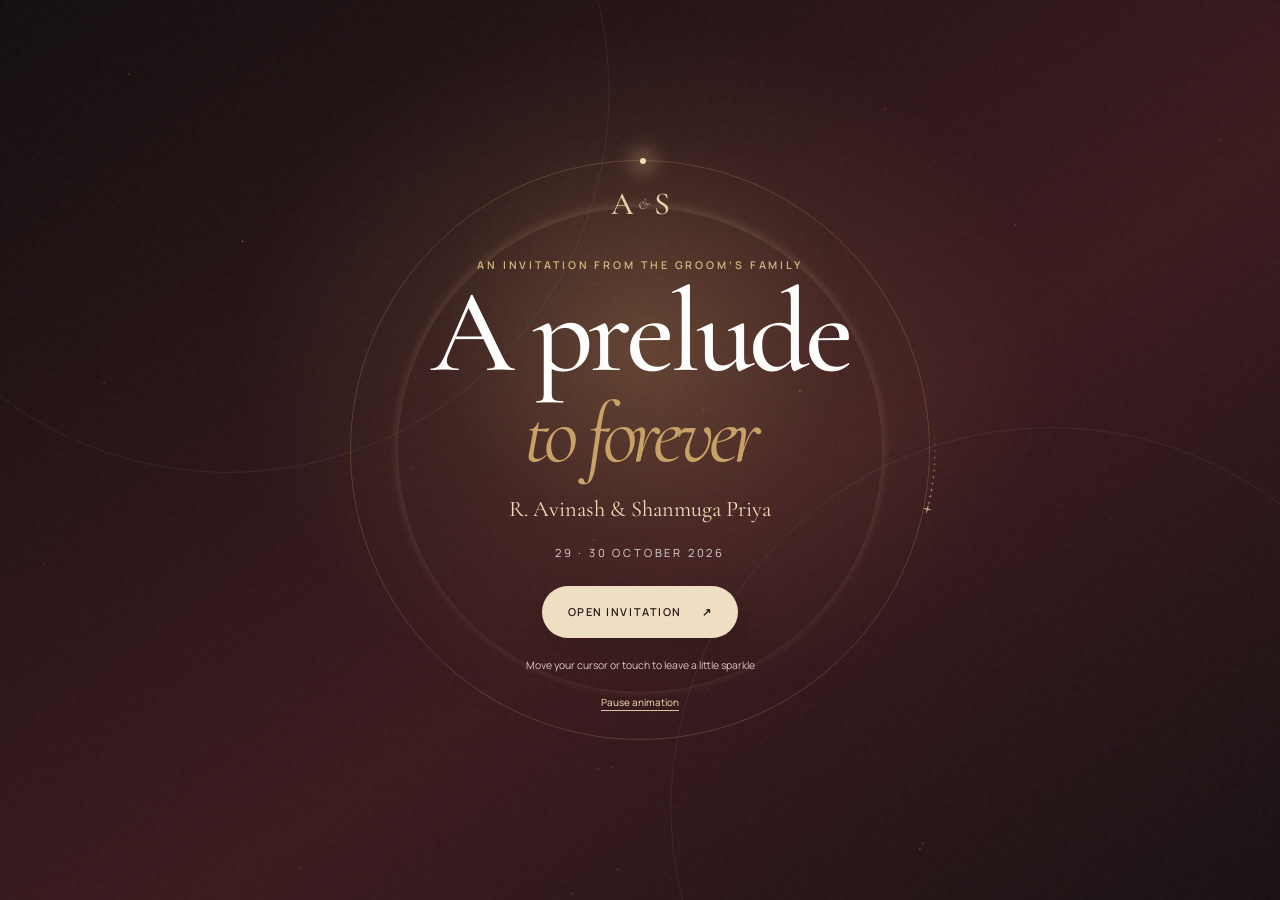
==== avinash-public/index.html @ 3da2a35c "Add public groom-side invitation route" ====
<!doctype html>
<html lang="en">
<head>
  <meta charset="utf-8">
  <meta name="viewport" content="width=device-width,initial-scale=1,viewport-fit=cover">
  <meta name="theme-color" content="#160f10">
  <title>R. Avinash &amp; Shanmuga Priya | Wedding Invitation</title>
  <meta name="description" content="The groom’s family invites you to celebrate R. Avinash and S. Shanmuga Priya · 29–30 October 2026 · Chennai.">
  <meta property="og:title" content="R. Avinash &amp; Shanmuga Priya | Wedding Invitation">
  <meta property="og:description" content="The groom’s family invites you to celebrate R. Avinash and S. Shanmuga Priya · 29–30 October 2026 · Chennai.">
  <meta property="og:type" content="website">
  <meta property="og:url" content="https://wedding-invitation-snowy-kappa.vercel.app/avinash-public/">
  <meta property="og:image" content="https://wedding-invitation-snowy-kappa.vercel.app/assets/social-preview.jpg">
  <meta property="og:image:alt" content="Shanmuga Priya and Avinash wedding invitation">
  <meta property="og:image:width" content="1200">
  <meta property="og:image:height" content="630">
  <link rel="canonical" href="https://wedding-invitation-snowy-kappa.vercel.app/avinash-public/">
  <meta name="twitter:card" content="summary_large_image">
  <link rel="preconnect" href="https://fonts.googleapis.com">
  <link rel="preconnect" href="https://fonts.gstatic.com" crossorigin>
  <link href="https://fonts.googleapis.com/css2?family=Cormorant+Garamond:ital,wght@0,400;0,500;0,600;1,400&family=Manrope:wght@300;400;500;600&display=swap" rel="stylesheet">
  <link rel="stylesheet" href="../style.css?v=public-1">
</head>
<body data-side="groom">
  <a class="skip-link" href="#celebrate">Skip to wedding details</a>
  <div class="grain" aria-hidden="true"></div>

  <section class="gate" id="gate" aria-label="Open wedding invitation" hidden>
    <div class="gate-art" aria-hidden="true">
      <div class="gate-glow"></div>
      <div class="gate-orbit"></div>
      <canvas id="openingSparkles"></canvas>
    </div>
    <div class="gate-inner">
      <div class="monogram" aria-hidden="true"><span>A</span><i>&</i><span>S</span></div>
      <p class="eyebrow">An invitation from the groom’s family</p>
      <h1>A prelude<br><em>to forever</em></h1>
      <p class="gate-names">R. Avinash &amp; Shanmuga Priya</p>
      <p class="gate-date">29 · 30 October 2026</p>
      <button class="primary-btn" id="openInvitation" type="button">Open invitation <span aria-hidden="true">↗</span></button>
      <p class="interaction-hint">Move your cursor or touch to leave a little sparkle</p>
      <button class="motion-toggle" id="motionToggle" type="button" aria-pressed="false">Pause animation</button>
    </div>
  </section>

  <nav class="chapter-nav hidden" id="chapterNav" aria-label="Invitation chapters">
    <a href="#welcome" aria-label="Welcome" class="active"></a>
    <a href="#moments" aria-label="Our moments"></a>
    <a href="#celebrate" aria-label="Wedding details"></a>
    <a href="#join-us" aria-label="Join us"></a>
  </nav>

  <main id="site">
    <section class="chapter hero" id="welcome" data-tone="dark">
      <img class="hero-photo parallax-media" src="../assets/hero-couple.webp" alt="Shanmuga Priya and Avinash sharing a quiet moment" width="2048" height="1365" fetchpriority="high">
      <div class="hero-shade" aria-hidden="true"></div>
      <div class="hero-copy reveal">
        <p class="eyebrow">An invitation from the groom’s family</p>
        <div class="title-mask"><h1 id="coupleTitle" tabindex="-1">R. Avinash</h1></div>
        <div class="hero-ampersand">&</div>
        <div class="title-mask"><h1>S. Shanmuga Priya</h1></div>
        <p class="hero-invite">With joyful hearts, our family invites you to celebrate the wedding of R. Avinash and Shanmuga Priya.</p>
        <div class="date-line"><span>29—30</span><span>October 2026</span><span>Chennai</span></div>
      </div>
      <a class="scroll-cue" href="#moments"><span></span>Scroll to unfold</a>
    </section>

    <section class="chapter album" id="moments" data-tone="light" data-monogram="A &amp; S">
      <div class="album-heading reveal">
        <p class="eyebrow">Chapter one · The celebration</p>
        <h2>Moments before<br><em>the forever.</em></h2>
        <p>A handful of glances, details and promises—held together like pages from our story.</p>
      </div>

      <div class="album-stage" aria-label="Engagement photo album">
        <figure class="photo photo-a reveal-photo">
          <img src="../assets/bride-shadow.webp" alt="Shanmuga Priya in a cinematic portrait" width="1500" height="1000" loading="lazy">
          <figcaption>In the light</figcaption>
        </figure>
        <figure class="photo photo-b reveal-photo">
          <img src="../assets/bride-smile.webp" alt="Shanmuga Priya smiling" width="1500" height="1000" loading="lazy">
        </figure>
        <figure class="photo photo-c reveal-photo">
          <img src="../assets/rings.webp" alt="The couple holding their rings" width="1500" height="1000" loading="lazy">
          <figcaption>A promise, made</figcaption>
        </figure>
        <figure class="photo photo-d reveal-photo">
          <img src="../assets/mehndi.webp" alt="Bridal mehndi and bangles" width="1500" height="1000" loading="lazy">
        </figure>
        <figure class="photo photo-e reveal-photo">
          <img src="../assets/bride-glow.webp" alt="Shanmuga Priya in warm golden light" width="1500" height="1000" loading="lazy">
        </figure>
        <div class="album-stamp reveal" aria-hidden="true"><span>Almost</span><strong>Forever</strong><span>2026</span></div>
      </div>
    </section>

    <section class="chapter celebrate" id="celebrate" data-tone="light">
      <div class="details-wrap">
        <header class="details-heading reveal">
          <p class="eyebrow">Chapter two · Save the date</p>
          <h2>Come,<br><em>celebrate with us.</em></h2>
        </header>

        <div class="event-list">
          <article class="event reveal">
            <p class="event-index">01 / Reception</p>
            <div class="event-date"><strong>29</strong><span>October<br>Thursday</span></div>
            <p><b>7:00 PM onwards</b><br>An evening of celebration, conversation and joy.</p>
          </article>
          <article class="event reveal">
            <p class="event-index">02 / Wedding & Muhurtham</p>
            <div class="event-date"><strong>30</strong><span>October<br>Friday</span></div>
            <p><b>6:00 AM – 7:30 AM</b><br>Join us for the sacred ceremony and your blessings.</p>
          </article>
        </div>

        <div class="details-footer reveal">
          <div class="venue-copy">
            <p class="eyebrow">The venue</p>
            <h3>Sri Vasudeva<br>Thirumana Maaligai</h3>
            <p>No. 965, Velachery Main Road, Mahalakshmi Nagar, Selaiyur, Chennai – 600073</p>
            <a class="text-link" href="https://maps.app.goo.gl/DNAYSwcrCTJeVB2z5" target="_blank" rel="noopener">Open in Google Maps <span>↗</span></a>
          </div>
          <div class="countdown-wrap">
            <p class="eyebrow">Until forever begins</p>
            <div class="count-grid" id="countdown" aria-label="Wedding countdown">
              <div><strong id="days">—</strong><span>Days</span></div>
              <div><strong id="hours">—</strong><span>Hours</span></div>
              <div><strong id="minutes">—</strong><span>Minutes</span></div>
              <div><strong id="seconds">—</strong><span>Seconds</span></div>
            </div>
          </div>
        </div>
      </div>
    </section>

    <section class="chapter finale" id="join-us" data-tone="dark">
      <figure class="finale-portrait">
        <img class="finale-photo" src="../assets/final-couple.webp" alt="Shanmuga Priya and Avinash together, both fully visible in the original photograph" width="1288" height="947" loading="lazy">
        <figcaption>R. Avinash &amp; Shanmuga Priya · A beautiful beginning</figcaption>
      </figure>
      <div class="finale-copy reveal">
        <p class="eyebrow">With the blessings of our parents</p>
        <div class="parents">
          <p><span>Groom’s parents</span>C. Ramesh &amp; R. Megala</p>
          <p><span>Bride’s parents</span>K. Selvam &amp; S. Tamil Selvi</p>
        </div>
        <h2>Join us as<br><em>our forever begins.</em></h2>
        <p>Come for the wedding. Stay for the memories.</p>
        <div class="actions">
          <a class="primary-btn light-btn" href="https://maps.app.goo.gl/DNAYSwcrCTJeVB2z5" target="_blank" rel="noopener">Get directions</a>
          <a class="outline-btn" href="#celebrate">Save the date</a>
        </div>
        <p class="contact-caption">We look forward to celebrating with you</p>
        <div class="signature">R. Avinash &amp; Shanmuga Priya</div>
      </div>
    </section>
  </main>

  <script src="../script.js?v=public-1"></script>
</body>
</html>
---- style.css ----
:root{
  --ink:#23191a;
  --wine:#6f2830;
  --wine-dark:#321719;
  --rose:#ba7775;
  --gold:#c8a166;
  --ivory:#f5efe5;
  --paper:#ebe0d0;
  --white:#fffaf3;
  --line:rgba(35,25,26,.15);
  --ease:cubic-bezier(.22,1,.36,1);
  --shadow:0 25px 70px rgba(32,17,19,.2);
}

*{box-sizing:border-box}
html{scroll-behavior:smooth}
body{
  margin:0;
  background:var(--ivory);
  color:var(--ink);
  font-family:Manrope,system-ui,-apple-system,BlinkMacSystemFont,"Segoe UI",sans-serif;
  overflow-x:hidden;
}
body.locked{overflow:hidden}
[hidden]{display:none!important}
a:focus-visible,button:focus-visible{outline:2px solid var(--gold);outline-offset:5px}
.skip-link{position:fixed;left:12px;top:12px;z-index:110;padding:12px 18px;background:var(--ivory);color:var(--ink);transform:translateY(-160%)}
.skip-link:focus{transform:none}
body::selection{background:var(--wine);color:#fff}
a{color:inherit}
button,a{-webkit-tap-highlight-color:transparent}
img{display:block;max-width:100%}
h1,h2,h3,p,figure{margin:0}
h1,h2,h3,.signature{font-family:"Cormorant Garamond",Georgia,serif}
em{font-weight:400;color:var(--gold)}

.grain{
  position:fixed;
  inset:0;
  z-index:100;
  pointer-events:none;
  opacity:.045;
  background-image:url("data:image/svg+xml,%3Csvg viewBox='0 0 180 180' xmlns='http://www.w3.org/2000/svg'%3E%3Cfilter id='n'%3E%3CfeTurbulence type='fractalNoise' baseFrequency='.88' numOctaves='3' stitchTiles='stitchTiles'/%3E%3C/filter%3E%3Crect width='100%25' height='100%25' filter='url(%23n)' opacity='.75'/%3E%3C/svg%3E");
}
.hidden{display:none!important}
.site-hidden{visibility:hidden;height:0;overflow:hidden}
.site-visible{visibility:visible;height:auto;overflow:visible}
.chapter{position:relative;min-height:100svh;overflow:hidden}
.eyebrow{
  color:var(--wine);
  font-size:.67rem;
  font-weight:600;
  letter-spacing:.27em;
  line-height:1.5;
  text-transform:uppercase;
}

/* Opening cover */
.gate{
  position:fixed;
  inset:0;
  z-index:90;
  display:grid;
  place-items:center;
  padding:32px max(22px,env(safe-area-inset-right)) max(24px,env(safe-area-inset-bottom));
  overflow-x:hidden;
  overflow-y:auto;
  color:#fff;
  text-align:center;
  background:
    radial-gradient(circle at 50% 37%,rgba(200,161,102,.17),transparent 24%),
    linear-gradient(145deg,#120d0e,#3b191d 58%,#171012);
  transition:opacity .9s var(--ease),visibility .9s;
}
.gate-art{position:fixed;inset:0;overflow:hidden;pointer-events:none;display:grid;place-items:center}
.gate-art::before,.gate-art::after{
  content:"";
  position:absolute;
  width:min(74vw,760px);
  aspect-ratio:1;
  border:1px solid rgba(255,255,255,.065);
  border-radius:50%;
}
.gate-art::before{transform:translate(-54%,-47%)}
.gate-art::after{transform:translate(54%,47%)}
.gate.hide{opacity:0;visibility:hidden}
.gate-inner{position:relative;z-index:2;max-width:100%;margin:auto}
.gate-glow{position:absolute;inset:0;pointer-events:none;background:radial-gradient(ellipse at var(--glow-x,50%) var(--glow-y,40%),rgba(230,183,112,.16),transparent 45%)}
#openingSparkles{position:absolute;inset:0;width:100%;height:100%;pointer-events:none;z-index:3}
.gate-names{color:#f3ddba;margin-top:24px;font:400 clamp(1rem,3.4vw,1.4rem)/1.4 "Cormorant Garamond",serif}
.interaction-hint{margin:19px auto 0;max-width:280px;color:#d8c8c5;font-size:.65rem;line-height:1.65}
.motion-toggle{margin-top:6px;min-height:44px;border:0;background:none;color:#dbc69e;font:500 .62rem Manrope,sans-serif;text-decoration:underline;text-underline-offset:4px;cursor:pointer}
.gate-orbit{
  position:absolute;
  width:min(80vw,580px);
  aspect-ratio:1;
  border:1px solid rgba(200,161,102,.25);
  border-radius:50%;
  animation:orbit 18s linear infinite;
}
.gate-orbit::before,.gate-orbit::after{content:"";position:absolute;border:1px solid rgba(200,161,102,.12);border-radius:50%}
.gate-orbit::before{inset:8%;box-shadow:0 -2px 10px rgba(242,214,167,.18)}
.gate-orbit::after{width:6px;height:6px;top:-3px;left:50%;background:#f4ddae;border:0;box-shadow:0 0 20px 6px rgba(241,210,153,.55)}
.monogram{display:flex;align-items:center;justify-content:center;gap:4px;margin:0 auto 34px;color:#ead2aa;font:500 2rem "Cormorant Garamond",serif}
.monogram i{font-size:1rem;font-weight:400;color:rgba(255,255,255,.55)}
.gate .eyebrow{color:#d6b57d;margin-bottom:14px}
.gate h1{font-size:clamp(3.5rem,10vw,7.4rem);font-weight:500;line-height:.77;letter-spacing:-.045em}
.gate h1 em{display:inline-block;font-size:.72em}
.gate-date{margin:20px 0 26px;color:rgba(255,255,255,.8);font-size:.7rem;letter-spacing:.25em;text-transform:uppercase}
.primary-btn,.outline-btn{
  min-height:52px;
  display:inline-flex;
  align-items:center;
  justify-content:center;
  gap:20px;
  padding:0 26px;
  border-radius:999px;
  font:600 .68rem Manrope,sans-serif;
  letter-spacing:.14em;
  text-decoration:none;
  text-transform:uppercase;
  cursor:pointer;
  transition:transform .3s var(--ease),background .3s,color .3s;
}
.primary-btn{border:0;background:#f0dfc3;color:#281719;box-shadow:0 14px 40px rgba(0,0,0,.2)}
.primary-btn:hover,.outline-btn:hover{transform:translateY(-3px)}

/* Chapter marker */
.chapter-nav{
  position:fixed;
  right:max(16px,calc(env(safe-area-inset-right) + 12px));
  top:50%;
  z-index:45;
  display:flex;
  flex-direction:column;
  gap:13px;
  transform:translateY(-50%);
}
.chapter-nav a{width:5px;height:5px;border-radius:50%;background:rgba(255,255,255,.48);box-shadow:0 0 0 1px rgba(0,0,0,.16);transition:.35s var(--ease)}
.chapter-nav a.active{height:30px;border-radius:9px;background:var(--gold)}
.chapter-nav.on-light a{background:rgba(111,40,48,.3);box-shadow:none}
.chapter-nav.on-light a.active{background:var(--wine)}

/* Hero */
.hero{display:grid;place-items:center;min-height:100svh;color:#fff;text-align:center}
.hero-photo{position:absolute;inset:-5%;max-width:none;width:110%;height:110%;object-fit:cover;will-change:transform}
.hero-photo{object-position:center 47%}
.hero-shade{
  position:absolute;
  inset:0;
  background:
    radial-gradient(circle at center,transparent 4%,rgba(18,10,12,.16) 44%,rgba(18,10,12,.6) 100%),
    linear-gradient(180deg,rgba(15,9,10,.28),rgba(15,9,10,.1) 48%,rgba(15,9,10,.7));
}
.hero-copy{position:relative;z-index:2;width:min(1050px,92vw);padding:90px 20px 110px}
.hero .eyebrow{color:#e3c693;margin-bottom:29px}
.title-mask{overflow:hidden;padding:.12em 0}
.hero h1{font-size:clamp(3.1rem,9.4vw,8.5rem);font-weight:500;letter-spacing:-.055em;line-height:1.04;text-shadow:0 4px 32px rgba(0,0,0,.22)}
.hero h1 small{display:block;margin-top:1.4em;font:500 .12em Manrope,sans-serif;letter-spacing:.28em;text-transform:uppercase}
.hero-ampersand{margin:19px 0;color:#e6c996;font:italic 2.8rem "Cormorant Garamond",serif}
.hero-invite{max-width:490px;margin:32px auto 27px;color:rgba(255,255,255,.78);font:400 clamp(1rem,2vw,1.22rem)/1.7 "Cormorant Garamond",serif;letter-spacing:.035em}
.date-line{display:flex;justify-content:center;gap:0;border:1px solid rgba(255,255,255,.3);width:max-content;max-width:100%;margin:auto;border-radius:999px;backdrop-filter:blur(12px);background:rgba(20,12,13,.12)}
.date-line span{padding:12px 18px;font-size:.63rem;letter-spacing:.13em;text-transform:uppercase}
.date-line span+span{border-left:1px solid rgba(255,255,255,.23)}
.scroll-cue{position:absolute;z-index:3;bottom:24px;left:50%;display:flex;flex-direction:column;align-items:center;gap:8px;transform:translateX(-50%);color:rgba(255,255,255,.65);font-size:.56rem;letter-spacing:.2em;text-decoration:none;text-transform:uppercase}
.scroll-cue span{width:1px;height:28px;background:linear-gradient(transparent,#fff);animation:scrollline 1.7s ease-in-out infinite}

/* Editorial album */
.album{padding:105px 5vw 80px;background:linear-gradient(135deg,#f8f2e9,#e8dac8)}
.album::before{content:attr(data-monogram);position:absolute;top:15%;right:-.04em;color:rgba(111,40,48,.045);font:500 clamp(9rem,29vw,28rem)/.7 "Cormorant Garamond",serif;white-space:nowrap}
.album-heading{position:relative;z-index:4;max-width:720px;margin:0 auto;text-align:center}
.album-heading .eyebrow{margin-bottom:17px}
.album-heading h2,.details-heading h2,.finale h2{font-size:clamp(3.2rem,8.4vw,7.6rem);font-weight:500;letter-spacing:-.055em;line-height:.78}
.album-heading>p:last-child{max-width:520px;margin:25px auto 0;color:#6c5954;font:400 1.18rem/1.6 "Cormorant Garamond",serif}
.album-stage{position:relative;width:min(1180px,100%);height:830px;margin:35px auto 0}
.photo{position:absolute;overflow:hidden;background:#d7c5af;box-shadow:var(--shadow);transform-origin:center}
.photo::after{content:"";position:absolute;inset:0;box-shadow:inset 0 0 0 1px rgba(255,255,255,.22)}
.photo img{width:100%;height:100%;object-fit:cover;transition:transform 1.1s var(--ease)}
.photo:hover img{transform:scale(1.045)}
.photo figcaption{position:absolute;z-index:2;left:14px;bottom:13px;padding:6px 10px;color:#fff;background:rgba(27,15,16,.36);backdrop-filter:blur(9px);font:italic 1.05rem "Cormorant Garamond",serif}
.photo-a{left:0;top:60px;width:38%;height:360px;transform:rotate(-2.5deg)}
.photo-b{left:34%;top:3px;width:25%;height:330px;transform:rotate(1.8deg)}
.photo-c{right:0;top:100px;width:36%;height:330px;transform:rotate(2.6deg)}
.photo-d{left:11%;bottom:25px;width:32%;height:340px;transform:rotate(1.4deg)}
.photo-e{right:11%;bottom:4px;width:39%;height:390px;transform:rotate(-2.2deg)}
.album-stamp{position:absolute;z-index:5;left:50%;top:49%;width:162px;aspect-ratio:1;display:flex;flex-direction:column;align-items:center;justify-content:center;border:1px solid var(--wine);border-radius:50%;transform:translate(-50%,-50%) rotate(-8deg);color:var(--wine);background:rgba(244,236,225,.9);box-shadow:0 14px 40px rgba(57,28,31,.13);text-transform:uppercase}
.album-stamp::before{content:"";position:absolute;inset:7px;border:1px solid rgba(111,40,48,.42);border-radius:50%}
.album-stamp span{font-size:.51rem;letter-spacing:.24em}
.album-stamp strong{font:italic 1.75rem "Cormorant Garamond",serif;text-transform:none}

/* Combined details */
.celebrate{padding:105px 5vw 85px;background:#f7f1e8}
.details-wrap{width:min(1180px,100%);margin:auto}
.details-heading{margin-bottom:55px}
.details-heading h2 em{color:var(--wine)}
.details-heading .eyebrow{margin-bottom:18px}
.event-list{display:grid;grid-template-columns:repeat(2,1fr);border-top:1px solid var(--line);border-bottom:1px solid var(--line)}
.event{position:relative;display:grid;grid-template-columns:1fr auto;gap:18px;padding:36px 42px 39px 0}
.event+.event{padding-left:42px;border-left:1px solid var(--line)}
.event-index{grid-column:1/-1;color:var(--wine);font-size:.62rem;font-weight:600;letter-spacing:.17em;text-transform:uppercase}
.event-date{display:flex;align-items:center;gap:17px}
.event-date strong{font:500 clamp(4.6rem,8vw,7.5rem)/.7 "Cormorant Garamond",serif;color:var(--gold)}
.event-date span{font-size:.61rem;line-height:1.7;letter-spacing:.16em;text-transform:uppercase}
.event>p:last-child{align-self:end;max-width:265px;color:#71605b;font:400 1rem/1.75 "Cormorant Garamond",serif}
.event b{color:var(--ink);font-family:Manrope,sans-serif;font-size:.66rem;letter-spacing:.05em}
.details-footer{display:grid;grid-template-columns:minmax(0,1fr) minmax(0,1.15fr);gap:clamp(28px,5vw,70px);margin-top:55px;padding:clamp(28px,4vw,56px);background:var(--wine-dark);color:#fff;border-radius:4px;box-shadow:var(--shadow)}
.details-footer .eyebrow{color:#dcbf8f;margin-bottom:14px}
.venue-copy h3{font-size:clamp(2.3rem,4.6vw,4rem);font-weight:500;line-height:.87}
.venue-copy>p:not(.eyebrow){max-width:450px;margin:20px 0;color:rgba(255,255,255,.65);font-size:.76rem;line-height:1.8}
.text-link{display:inline-flex;gap:14px;border-bottom:1px solid rgba(255,255,255,.35);padding-bottom:6px;color:#fff;font-size:.66rem;font-weight:600;letter-spacing:.12em;text-decoration:none;text-transform:uppercase}
.countdown-wrap{display:flex;flex-direction:column;justify-content:center}
.count-grid{display:grid;grid-template-columns:repeat(4,1fr);margin-top:14px;border-top:1px solid rgba(255,255,255,.18);border-bottom:1px solid rgba(255,255,255,.18)}
.count-grid>div{padding:20px 4px;text-align:center}
.count-grid>div+div{border-left:1px solid rgba(255,255,255,.18)}
.count-grid strong{display:block;font:400 clamp(2.7rem,5.7vw,5rem)/1 "Cormorant Garamond",serif;color:#f0d7ae}
.count-grid span{font-size:.49rem;letter-spacing:.15em;text-transform:uppercase;color:rgba(255,255,255,.54)}

/* Closing chapter */
.finale{display:grid;grid-template-columns:minmax(0,1fr) minmax(0,1fr);align-items:center;gap:clamp(28px,5vw,78px);padding:80px max(28px,5vw);color:#fff;text-align:center;background:radial-gradient(ellipse at 15% 25%,#52292b,transparent 65%),#1b1013}
.finale-portrait{width:100%;max-width:760px;justify-self:center;min-width:0;border:1px solid rgba(224,190,138,.45);padding:10px;background:rgba(245,232,210,.05);box-shadow:0 24px 80px rgba(0,0,0,.23)}
.finale-photo{position:static;display:block;width:100%;height:auto;max-width:100%;object-fit:contain;object-position:center;transform:none}
.finale-portrait figcaption{padding:14px 5px 5px;color:#e9d2aa;font:italic clamp(.85rem,1.4vw,1.15rem)/1.4 "Cormorant Garamond",serif}
.finale-copy{position:relative;z-index:2;width:100%;max-width:640px;min-width:0;justify-self:center}
.finale .eyebrow{color:#e5c995;margin-bottom:12px}
.parents{display:grid;gap:10px;margin-bottom:27px;color:#f1e4d8;font:400 1.1rem/1.4 "Cormorant Garamond",serif}
.parents span{display:block;margin-bottom:3px;color:#d5b581;font:500 .55rem/1.4 Manrope,sans-serif;letter-spacing:.16em;text-transform:uppercase}
.finale h2{font-size:clamp(2.5rem,4.7vw,5.2rem);line-height:.98;text-shadow:0 5px 30px rgba(0,0,0,.25)}
.finale h2 em{color:#f2d7a9}
.finale-copy>p:not(.eyebrow):not(.contact-line):not(.contact-caption){margin-top:20px;color:#e5d8d1;font:400 1.1rem/1.4 "Cormorant Garamond",serif}
.actions{display:flex;flex-wrap:wrap;justify-content:center;gap:11px;margin-top:24px}
.light-btn{background:#f2dfbf;color:#281719}
.outline-btn{border:1px solid rgba(255,255,255,.55);color:#fff}
.contact-caption{margin-top:24px;color:#d5b581;font-size:.6rem;letter-spacing:.12em;text-transform:uppercase}
.contact-line{display:flex;flex-wrap:wrap;align-items:center;justify-content:center;gap:4px 12px;margin-top:4px;color:#f1e5d9;font-size:.8rem;letter-spacing:.05em}
.contact-line a{display:inline-flex;align-items:center;min-height:44px;text-decoration:none}
.signature{margin-top:24px;color:#f0d6aa;font-size:clamp(1.8rem,3.2vw,2.7rem);font-style:italic;line-height:1.1}

/* Motion */
.js .reveal{opacity:0;transform:translateY(35px);transition:opacity 1s var(--ease),transform 1s var(--ease)}
.js .reveal.in{opacity:1;transform:none}
.js .reveal-photo{opacity:0;translate:0 50px;scale:.94;transition:opacity 1s var(--ease),translate 1.2s var(--ease),scale 1.2s var(--ease)}
.reveal-photo:nth-child(2){transition-delay:.09s}.reveal-photo:nth-child(3){transition-delay:.18s}.reveal-photo:nth-child(4){transition-delay:.27s}.reveal-photo:nth-child(5){transition-delay:.36s}
.js .reveal-photo.in{opacity:1;translate:0 0;scale:1}
.js .hero .title-mask h1{transform:translateY(110%);transition:transform 1.15s var(--ease)}
.js .hero .in .title-mask h1{transform:none}
.hero .title-mask:last-of-type h1{transition-delay:.12s}

@keyframes orbit{to{rotate:360deg}}
@keyframes scrollline{0%,100%{opacity:.25;transform:scaleY(.45);transform-origin:top}50%{opacity:1;transform:scaleY(1)}}

@media(max-width:820px){
  .chapter-nav{right:10px}
  .album{padding:82px 16px 58px}
  .album-heading h2,.details-heading h2,.finale h2{font-size:clamp(3.1rem,15vw,5.4rem)}
  .album-stage{height:min(64svh,590px);min-height:500px;margin-top:28px;display:grid;grid-template-columns:repeat(6,1fr);grid-template-rows:repeat(8,1fr);gap:7px}
  .photo{position:relative!important;inset:auto!important;width:auto!important;height:auto!important;transform:none!important;box-shadow:0 10px 28px rgba(32,17,19,.16)}
  .photo-a{grid-column:1/4;grid-row:1/5}.photo-b{grid-column:4/7;grid-row:1/4}.photo-c{grid-column:3/7;grid-row:4/7}.photo-d{grid-column:1/3;grid-row:5/9}.photo-e{grid-column:3/7;grid-row:7/9}
  .photo figcaption{left:7px;bottom:7px;padding:4px 7px;font-size:.8rem}
  .album-stamp{width:116px;left:35%;top:52%}.album-stamp strong{font-size:1.28rem}
  .celebrate{padding:82px 20px 66px}
  .event-list{grid-template-columns:1fr}
  .event{grid-template-columns:1fr 1fr;padding:27px 0}
  .event+.event{padding-left:0;border-left:0;border-top:1px solid var(--line)}
  .event-date strong{font-size:4.8rem}
  .details-footer{grid-template-columns:1fr;gap:38px;margin-top:38px;padding:34px 24px}
  .count-grid strong{font-size:clamp(2.2rem,12vw,3.5rem)}
  .finale{min-height:0;grid-template-columns:1fr;gap:32px;padding:40px max(18px,env(safe-area-inset-right)) max(40px,env(safe-area-inset-bottom)) max(18px,env(safe-area-inset-left))}
  .finale-portrait{max-width:610px;padding:6px}
  .finale h2{font-size:clamp(2.4rem,10vw,4.7rem);line-height:.98}
}

@media(max-width:540px){
  .gate h1{font-size:clamp(3.4rem,18vw,5.2rem)}
  .gate-orbit{width:126vw}
  .hero-copy{padding:88px 12px 96px}
  .hero h1{font-size:clamp(2.4rem,12vw,4.4rem);line-height:1.05}
  .hero-photo{object-position:center 48%}
  .hero-invite{max-width:300px;font-size:1.06rem}
  .date-line span{padding:10px 11px;font-size:.5rem}
  .album-heading>p:last-child{font-size:1.04rem}
  .event{display:block}
  .event-index{margin-bottom:19px}
  .event-date{margin-bottom:18px}
  .event>p:last-child{max-width:none}
  .details-footer{margin-inline:-4px}
  .venue-copy h3{font-size:2.65rem}
  .actions{flex-direction:column;align-items:stretch;max-width:280px;margin-inline:auto}
  .parents{max-width:100%;margin-inline:auto;margin-bottom:24px}
  .signature{margin-top:20px}
}

@media(max-height:650px){
  .gate{padding-block:20px;place-items:start center}
  .monogram{margin-bottom:16px;font-size:1.6rem}
  .gate h1{font-size:clamp(2.5rem,10vh,4rem)}
  .gate-names{margin-top:14px}
  .gate-date{margin:12px 0 18px}
  .interaction-hint{margin-top:12px}
}
.motion-paused *, .motion-paused *::before, .motion-paused *::after{animation-play-state:paused!important;transition:none!important}
.motion-paused .reveal,.motion-paused .reveal-photo{opacity:1!important;transform:none!important;translate:0 0!important;scale:1!important}
.motion-paused .hero .title-mask h1{transform:none!important}
.motion-paused .interaction-hint{visibility:hidden}

@media(prefers-reduced-motion:reduce){
  html{scroll-behavior:auto}
  *,*::before,*::after{animation:none!important;transition:none!important}
  .reveal,.reveal-photo{opacity:1!important;transform:none!important;translate:0 0!important;scale:1!important}
  .hero .title-mask h1{transform:none!important}
  #openingSparkles{display:none}
  .interaction-hint{visibility:hidden}
}


/* RSVP */
.rsvp-panel{margin-top:clamp(2rem,5vw,4rem);padding:clamp(1.25rem,3vw,2rem);border:1px solid rgba(255,255,255,.18);border-radius:28px;background:rgba(255,255,255,.06);backdrop-filter:blur(14px)}
.rsvp-heading{max-width:760px;margin-bottom:1.5rem}.rsvp-heading h3{font-family:"Cormorant Garamond",serif;font-size:clamp(2.2rem,5vw,4rem);font-weight:500;line-height:.95;margin:.2rem 0 .75rem}.rsvp-heading p:last-child{max-width:650px;color:rgba(255,255,255,.74)}
.rsvp-form{display:grid;gap:1rem}.rsvp-grid{display:grid;grid-template-columns:repeat(2,minmax(0,1fr));gap:1rem}.rsvp-form label{display:grid;gap:.45rem;font-size:.78rem;letter-spacing:.06em;text-transform:uppercase;color:rgba(255,255,255,.72)}
.rsvp-form input,.rsvp-form select,.rsvp-form textarea{width:100%;border:1px solid rgba(255,255,255,.18);border-radius:14px;background:rgba(15,10,10,.52);color:#fff;padding:.9rem 1rem;font:inherit;font-size:.95rem;letter-spacing:0;text-transform:none;outline:none}
.rsvp-form input:focus,.rsvp-form select:focus,.rsvp-form textarea:focus{border-color:rgba(246,223,179,.75);box-shadow:0 0 0 3px rgba(246,223,179,.10)}
.rsvp-form select option{color:#111}.rsvp-message{grid-column:1/-1}.rsvp-consent{display:flex!important;grid-template-columns:auto 1fr!important;align-items:flex-start;gap:.65rem!important;text-transform:none!important;letter-spacing:0!important;line-height:1.5}.rsvp-consent input{width:18px;height:18px;margin-top:.15rem;padding:0}
.rsvp-status{min-height:1.4em;margin:0;color:#f6dfb3}.rsvp-status.error{color:#ffb7b7}.rsvp-status.success{color:#c9f7d5}.hp-field{position:absolute!important;left:-10000px!important;width:1px!important;height:1px!important;overflow:hidden!important}
.rsvp-form button[disabled]{opacity:.6;cursor:wait}
@media (max-width:720px){.rsvp-grid{grid-template-columns:1fr}.rsvp-message{grid-column:auto}.rsvp-panel{border-radius:20px}}
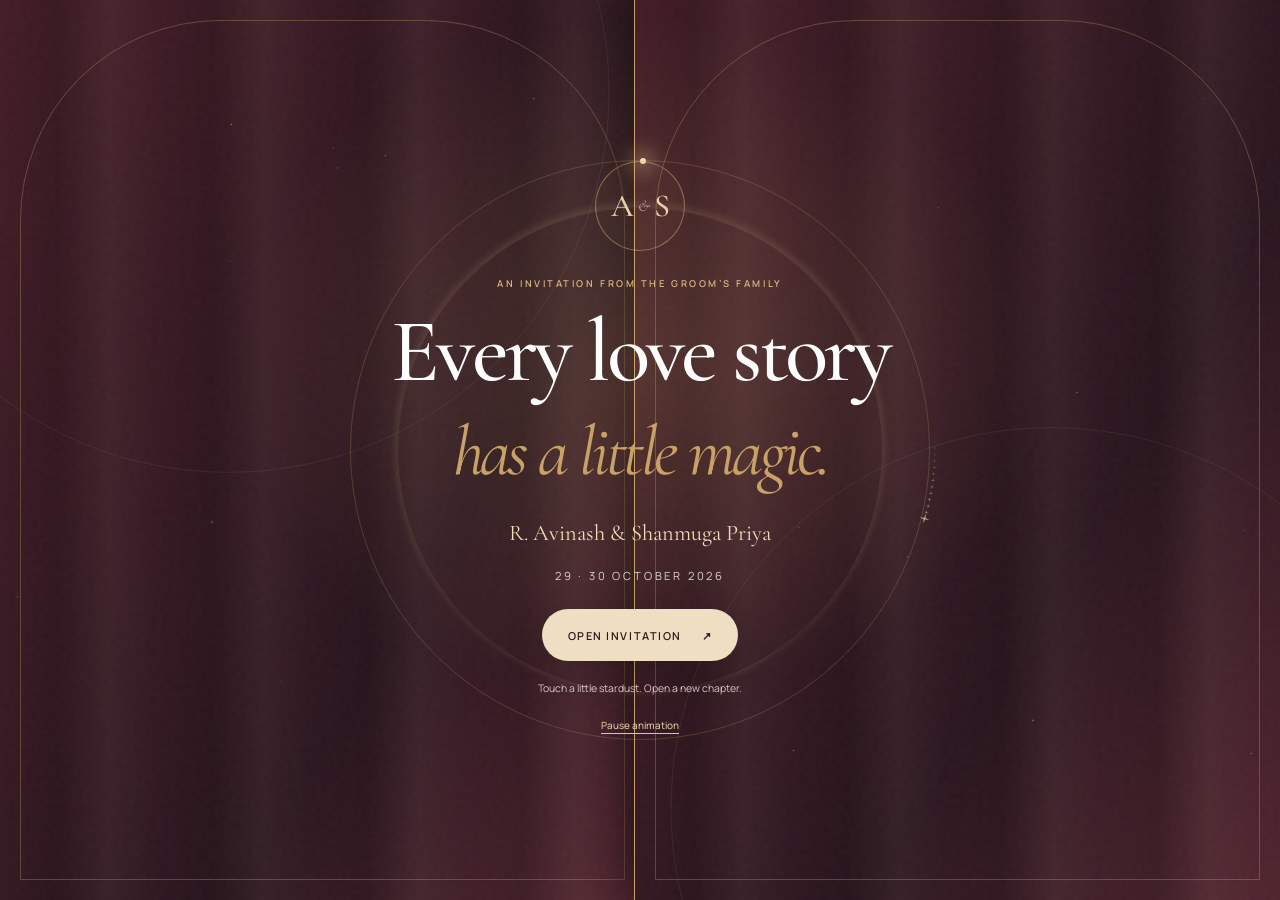
==== commit 81732732: "Animate public invitations with illustrated photos, curtain reveal and dancing couple" ====
--- a/avinash-public/index.html
+++ b/avinash-public/index.html
@@ -10,22 +10,25 @@
   <meta property="og:description" content="The groom’s family invites you to celebrate R. Avinash and S. Shanmuga Priya · 29–30 October 2026 · Chennai.">
   <meta property="og:type" content="website">
   <meta property="og:url" content="https://wedding-invitation-snowy-kappa.vercel.app/avinash-public/">
-  <meta property="og:image" content="https://wedding-invitation-snowy-kappa.vercel.app/assets/social-preview.jpg">
+  <meta property="og:image" content="https://wedding-invitation-snowy-kappa.vercel.app/assets/generated/couple-stage.webp">
   <meta property="og:image:alt" content="Shanmuga Priya and Avinash wedding invitation">
-  <meta property="og:image:width" content="1200">
-  <meta property="og:image:height" content="630">
+  <meta property="og:image:width" content="1448">
+  <meta property="og:image:height" content="1086">
   <link rel="canonical" href="https://wedding-invitation-snowy-kappa.vercel.app/avinash-public/">
   <meta name="twitter:card" content="summary_large_image">
   <link rel="preconnect" href="https://fonts.googleapis.com">
   <link rel="preconnect" href="https://fonts.gstatic.com" crossorigin>
   <link href="https://fonts.googleapis.com/css2?family=Cormorant+Garamond:ital,wght@0,400;0,500;0,600;1,400&family=Manrope:wght@300;400;500;600&display=swap" rel="stylesheet">
-  <link rel="stylesheet" href="../style.css?v=public-1">
+  <link rel="stylesheet" href="../style.css?v=family-2">
+  <link rel="stylesheet" href="../public.css?v=illustrated-1">
 </head>
-<body data-side="groom">
+<body class="public-invitation" data-side="groom">
   <a class="skip-link" href="#celebrate">Skip to wedding details</a>
   <div class="grain" aria-hidden="true"></div>
 
   <section class="gate" id="gate" aria-label="Open wedding invitation" hidden>
+    <div class="curtain curtain-left" aria-hidden="true"><span></span></div>
+    <div class="curtain curtain-right" aria-hidden="true"><span></span></div>
     <div class="gate-art" aria-hidden="true">
       <div class="gate-glow"></div>
       <div class="gate-orbit"></div>
@@ -34,11 +37,11 @@
     <div class="gate-inner">
       <div class="monogram" aria-hidden="true"><span>A</span><i>&</i><span>S</span></div>
       <p class="eyebrow">An invitation from the groom’s family</p>
-      <h1>A prelude<br><em>to forever</em></h1>
+      <h1>Every love story<br><em>has a little magic.</em></h1>
       <p class="gate-names">R. Avinash &amp; Shanmuga Priya</p>
       <p class="gate-date">29 · 30 October 2026</p>
       <button class="primary-btn" id="openInvitation" type="button">Open invitation <span aria-hidden="true">↗</span></button>
-      <p class="interaction-hint">Move your cursor or touch to leave a little sparkle</p>
+      <p class="interaction-hint">Touch a little stardust. Open a new chapter.</p>
       <button class="motion-toggle" id="motionToggle" type="button" aria-pressed="false">Pause animation</button>
     </div>
   </section>
@@ -52,8 +55,8 @@
 
   <main id="site">
     <section class="chapter hero" id="welcome" data-tone="dark">
-      <img class="hero-photo parallax-media" src="../assets/hero-couple.webp" alt="Shanmuga Priya and Avinash sharing a quiet moment" width="2048" height="1365" fetchpriority="high">
-      <div class="hero-shade" aria-hidden="true"></div>
+      <div class="public-hero-art reveal-photo"><img class="hero-photo" src="../assets/generated/couple-backlit.webp" alt="Illustrated portrait of Shanmuga Priya and Avinash in golden backlight" width="1448" height="1086" fetchpriority="high"><span class="portrait-note">A little magic. A lifetime of love.</span></div>
+      <div class="hero-sparkles" aria-hidden="true">✦ <span>✧</span> ✦</div>
       <div class="hero-copy reveal">
         <p class="eyebrow">An invitation from the groom’s family</p>
         <div class="title-mask"><h1 id="coupleTitle" tabindex="-1">R. Avinash</h1></div>
@@ -69,26 +72,26 @@
       <div class="album-heading reveal">
         <p class="eyebrow">Chapter one · The celebration</p>
         <h2>Moments before<br><em>the forever.</em></h2>
-        <p>A handful of glances, details and promises—held together like pages from our story.</p>
+        <p>Glances, details and promises, painted into our story. Tap a picture to take a closer look.</p>
       </div>
 
-      <div class="album-stage" aria-label="Engagement photo album">
+      <div class="album-stage" aria-label="Illustrated engagement album">
         <figure class="photo photo-a reveal-photo">
-          <img src="../assets/bride-shadow.webp" alt="Shanmuga Priya in a cinematic portrait" width="1500" height="1000" loading="lazy">
+          <img src="../assets/generated/bride-earring.webp" alt="Illustration of Shanmuga Priya adjusting her earring" width="1536" height="1024" loading="lazy">
           <figcaption>In the light</figcaption>
         </figure>
         <figure class="photo photo-b reveal-photo">
-          <img src="../assets/bride-smile.webp" alt="Shanmuga Priya smiling" width="1500" height="1000" loading="lazy">
+          <img src="../assets/generated/bride-golden.webp" alt="Illustration of Shanmuga Priya in golden light" width="1536" height="1024" loading="lazy">
         </figure>
         <figure class="photo photo-c reveal-photo">
-          <img src="../assets/rings.webp" alt="The couple holding their rings" width="1500" height="1000" loading="lazy">
+          <img src="../assets/generated/couple-rings.webp" alt="Illustration of the couple holding their rings" width="1536" height="1024" loading="lazy">
           <figcaption>A promise, made</figcaption>
         </figure>
         <figure class="photo photo-d reveal-photo">
-          <img src="../assets/mehndi.webp" alt="Bridal mehndi and bangles" width="1500" height="1000" loading="lazy">
+          <img src="../assets/generated/bride-mehndi.webp" alt="Illustrated bridal mehndi and bangles" width="1536" height="1024" loading="lazy">
         </figure>
         <figure class="photo photo-e reveal-photo">
-          <img src="../assets/bride-glow.webp" alt="Shanmuga Priya in warm golden light" width="1500" height="1000" loading="lazy">
+          <img src="../assets/generated/couple-stage.webp" alt="Illustrated wedding stage portrait of Shanmuga Priya and Avinash" width="1448" height="1086" loading="lazy">
         </figure>
         <div class="album-stamp reveal" aria-hidden="true"><span>Almost</span><strong>Forever</strong><span>2026</span></div>
       </div>
@@ -136,7 +139,7 @@
 
     <section class="chapter finale" id="join-us" data-tone="dark">
       <figure class="finale-portrait">
-        <img class="finale-photo" src="../assets/final-couple.webp" alt="Shanmuga Priya and Avinash together, both fully visible in the original photograph" width="1288" height="947" loading="lazy">
+        <img class="finale-photo" src="../assets/generated/couple-stage.webp" alt="Illustrated wedding portrait of Shanmuga Priya and Avinash" width="1448" height="1086" loading="lazy">
         <figcaption>R. Avinash &amp; Shanmuga Priya · A beautiful beginning</figcaption>
       </figure>
       <div class="finale-copy reveal">
@@ -157,6 +160,20 @@
     </section>
   </main>
 
-  <script src="../script.js?v=public-1"></script>
+  <div class="celebration-particles" id="celebrationParticles" aria-hidden="true"></div>
+  <div class="couple-companion" id="coupleCompanion" hidden>
+    <button id="coupleDance" type="button" aria-label="Celebrate with the dancing couple">
+      <img id="coupleGif" src="../assets/generated/dancing-couple.svg" data-animated="../assets/generated/dancing-couple.gif" width="192" height="192" alt="" aria-hidden="true">
+      <span class="dance-hint">Tap for a little joy</span>
+    </button>
+  </div>
+  <button class="public-motion" id="publicMotion" type="button" aria-pressed="false" hidden>Pause animation</button>
+  <dialog class="photo-viewer" id="photoViewer" aria-label="Illustration viewer">
+    <button type="button" id="closePhoto" aria-label="Close illustration">✕</button>
+    <img id="fullPhoto" alt="">
+    <p id="photoCaption"></p>
+  </dialog>
+  <script src="../public.js?v=illustrated-1"></script>
 </body>
 </html>
+
--- a/public.css
+++ b/public.css
@@ -0,0 +1,100 @@
+/* Public invitations only. Loaded after the shared base stylesheet. */
+.public-invitation{background:#201418}
+.public-invitation .gate{background:transparent;overflow:hidden;transition:visibility 0s 1.6s}
+.curtain{position:absolute;top:0;bottom:0;width:50.5%;background:repeating-linear-gradient(90deg,transparent 0,rgba(0,0,0,.13) 9%,rgba(255,234,201,.04) 17%,transparent 24%),linear-gradient(120deg,#441d27,#2c1720 65%,#542630);box-shadow:0 0 45px #140c10;transition:transform 1.55s cubic-bezier(.65,0,.2,1);will-change:transform}
+.curtain-left{left:0;border-right:1px solid #c8a166;transform-origin:left center}
+.curtain-right{right:0;border-left:1px solid #c8a166;transform-origin:right center}
+.curtain span{position:absolute;inset:20px;border:1px solid #c8a16655;border-radius:200px 200px 0 0}
+.gate-inner,.gate-art{transition:opacity .45s ease,transform .8s ease}
+.public-invitation .gate.hide{opacity:1;visibility:hidden;pointer-events:none}
+.gate.hide .curtain-left{transform:translateX(-102%) rotateY(-12deg)}
+.gate.hide .curtain-right{transform:translateX(102%) rotateY(12deg)}
+.gate.hide .gate-inner{opacity:0;transform:translateY(-22px) scale(.95)}
+.gate.hide .gate-art{opacity:0}
+.public-invitation .gate h1{font-size:clamp(2.7rem,7vw,6rem);line-height:1.05;letter-spacing:-.04em}
+.public-invitation .gate h1 em{font-size:.79em}
+.public-invitation .monogram{border:1px solid #d9b67c77;border-radius:50%;width:90px;height:90px;margin-bottom:26px;background:#e4c28508}
+.public-invitation .gate .eyebrow{font-size:.59rem}
+.public-invitation .primary-btn{transition:box-shadow .3s,transform .3s}
+.public-invitation .primary-btn:hover{box-shadow:0 0 32px #eac58366;transform:translateY(-3px)}
+.public-invitation .hero{display:grid;grid-template-columns:1.05fr 1fr;gap:4vw;min-height:100svh;padding:90px 7vw 110px;text-align:left;background:radial-gradient(ellipse at 20% 45%,#5b3238,transparent 65%),#24151b}
+.public-hero-art{position:relative;z-index:2;width:100%;padding:12px 12px 0;border:1px solid #d2b37b77;border-radius:46% 46% 8px 8px;background:#f4e5ce0c;box-shadow:0 20px 70px #0004}
+.public-invitation .hero-photo{position:relative;inset:auto;width:100%;height:auto;max-width:100%;object-fit:contain;border-radius:46% 46% 3px 3px;will-change:auto}
+.portrait-note{display:block;text-align:center;padding:18px 6px;color:#e6c99e;font:italic 1.1rem Georgia,serif}
+.public-invitation .hero-copy{width:100%;padding:0;max-width:670px}
+.public-invitation .hero h1{font-size:clamp(2.8rem,5.3vw,5.4rem);line-height:1.07}
+.public-invitation .hero .eyebrow{margin-bottom:24px;font-size:.59rem}
+.public-invitation .hero-ampersand{margin:10px 0;font-size:2.2rem}
+.public-invitation .hero-invite{margin:25px 0;max-width:480px}
+.public-invitation .date-line{margin:0}
+.hero-sparkles{position:absolute;inset:18% 9% auto;display:flex;justify-content:space-between;pointer-events:none;color:#d8bc81;font-size:28px;animation:public-twinkle 4s ease-in-out infinite}
+.hero-sparkles span{margin-top:56vh;font-size:20px}
+.public-invitation .album{background:radial-gradient(ellipse at 70% 20%,#fffaf0,#ecddc6)}
+.public-invitation .album-stage{height:auto;display:grid;grid-template-columns:repeat(6,minmax(0,1fr));gap:20px;padding:15px 0 30px;margin-top:35px}
+.public-invitation .photo{position:relative;inset:auto;width:auto;height:auto;padding:8px 8px 32px;background:#fffaf1;border:1px solid #c3ab852b;cursor:zoom-in;outline-offset:6px;transition:translate 1s var(--ease),scale 1s var(--ease),opacity 1s var(--ease),box-shadow .3s;transform:rotate(var(--photo-angle,-2deg))}
+.public-invitation .photo img{width:100%;height:auto;aspect-ratio:3/2;object-fit:contain;background:#f1e7d4;border-radius:1px;animation:public-breathe 7s ease-in-out infinite;animation-play-state:paused}
+.public-invitation .chapter.is-current .photo img{animation-play-state:running}
+.public-invitation .photo-a{grid-column:1/3;--photo-angle:-3deg}
+.public-invitation .photo-b{grid-column:3/5;--photo-angle:2deg}
+.public-invitation .photo-c{grid-column:5/7;--photo-angle:3deg}
+.public-invitation .photo-d{grid-column:2/4;--photo-angle:2deg}
+.public-invitation .photo-e{grid-column:4/6;--photo-angle:-3deg}
+.public-invitation .photo-e img{aspect-ratio:4/3}
+.public-invitation .photo::after{pointer-events:none}
+.public-invitation .photo figcaption{position:static;padding:9px 0 0;color:#603537;background:none;text-align:center;font-size:1rem;backdrop-filter:none}
+.public-invitation .photo:hover,.public-invitation .photo:focus-visible{z-index:6;box-shadow:0 22px 50px #52202a40;scale:1.025}
+.public-invitation .album-stamp{display:none}
+.public-invitation .chapter{isolation:isolate}
+.public-invitation .chapter::after{content:'✦';position:absolute;z-index:-1;right:7%;top:50px;color:#c8a16666;font-size:38px;animation:public-twinkle 4s ease-in-out infinite;pointer-events:none}
+.public-invitation .hero::after{display:none}
+.public-invitation .event{transition:background .35s,transform .35s;border-radius:8px}
+.public-invitation .event:hover{background:#e8d6b933;transform:translateY(-4px)}
+.public-invitation .finale{padding-bottom:150px}
+.public-invitation .finale-portrait{transition:transform 1.1s var(--ease),opacity 1s;transform:rotate(-2deg);border-radius:8px;background:#ffffff09}
+.public-invitation .finale-portrait img{border-radius:4px}
+.couple-companion{position:fixed;z-index:55;left:max(12px,env(safe-area-inset-left));bottom:max(12px,env(safe-area-inset-bottom));transition:transform 1.4s var(--ease),opacity .4s;transform:translateX(var(--couple-travel,0px))}
+.couple-companion button{padding:0;border:0;background:none;cursor:pointer;position:relative;display:block;filter:drop-shadow(0 7px 10px #160e162b)}
+.couple-companion img{width:112px;height:112px;pointer-events:none;animation:public-sway 5s ease-in-out infinite}
+.dance-hint{display:block;position:absolute;bottom:2px;left:50%;transform:translateX(-50%);white-space:nowrap;font:500 9px/1.4 Manrope,sans-serif;color:#63402e;background:#fff4dc;border-radius:20px;padding:4px 8px;border:1px solid #c8a16677}
+.public-motion{position:fixed;z-index:56;right:max(16px,env(safe-area-inset-right));bottom:max(20px,env(safe-area-inset-bottom));min-height:44px;padding:10px 17px;border:1px solid #c5a67788;border-radius:40px;background:#28181dec;color:#f1dfbe;font:500 11px Manrope,sans-serif;backdrop-filter:blur(10px);cursor:pointer}
+.celebration-particles{position:fixed;inset:0;z-index:95;pointer-events:none;overflow:hidden}
+.celebration-particles span{position:absolute;left:var(--x);top:var(--y);color:var(--color,#e6c083);font-size:var(--size,15px);animation:public-burst var(--duration,1.6s) ease-out forwards}
+.photo-viewer{border:1px solid #d3ac7277;border-radius:12px;background:#27181d;padding:45px 15px 18px;width:min(92vw,1040px);max-height:92svh;color:#f5e7d1;overflow:auto;box-shadow:0 30px 100px #0007}
+.photo-viewer::backdrop{background:#120b10e8;backdrop-filter:blur(8px)}
+.photo-viewer img{width:100%;height:auto;max-height:72svh;object-fit:contain}
+.photo-viewer p{font:italic 1rem/1.5 Georgia,serif;text-align:center;margin:12px 8px 0}
+.photo-viewer>button{position:absolute;right:5px;top:2px;width:44px;height:44px;border:0;background:none;color:#f3dcba;font-size:20px;cursor:pointer}
+.viewer-open{overflow:hidden}
+.public-invitation .chapter-nav a{width:9px;height:9px;position:relative}
+.public-invitation .chapter-nav a::after{content:'';position:absolute;inset:-10px}
+.public-invitation .chapter-nav a.active{height:30px}
+.public-invitation .chapter-nav{gap:22px}
+.public-invitation .reveal.in{transition-delay:.1s}
+.motion-paused .couple-companion{transform:none}
+.motion-paused .gate.hide{visibility:hidden}
+@keyframes public-burst{from{opacity:1;transform:translate(-50%,-50%) scale(.5)}to{opacity:0;transform:translate(calc(-50% + var(--dx)),calc(-50% + var(--dy))) rotate(var(--spin,100deg)) scale(1.2)}}
+@keyframes public-twinkle{0%,100%{opacity:.35;transform:translateY(0) rotate(-5deg)}50%{opacity:.95;transform:translateY(-12px) rotate(5deg)}}
+@keyframes public-sway{0%,100%{transform:translateY(0) rotate(-2deg)}50%{transform:translateY(-5px) rotate(2deg)}}
+@keyframes public-breathe{0%,100%{filter:brightness(1)}50%{filter:brightness(1.055)}}
+@media(max-width:820px){
+ .public-invitation .hero{grid-template-columns:1fr;gap:30px;padding:60px 26px 90px;text-align:center;min-height:100svh}
+ .public-hero-art{width:min(100%,470px);justify-self:center;padding:8px 8px 0}
+ .public-invitation .hero-copy{justify-self:center;padding:0}
+ .public-invitation .hero h1{font-size:clamp(2.7rem,9.5vw,4.5rem)}
+ .public-invitation .hero .eyebrow{margin-bottom:15px}
+ .public-invitation .hero-invite{margin:20px auto;font-size:1.05rem}
+ .public-invitation .date-line{margin:auto}
+ .public-invitation .hero-ampersand{margin:3px 0;font-size:1.8rem}
+ .public-invitation .portrait-note{font-size:.9rem;padding:14px 4px}
+ .public-invitation .album-stage{min-height:0;grid-template-columns:1fr 1fr;grid-template-rows:auto;gap:16px;padding:8px 10px 25px}
+ .public-invitation .photo{grid-column:auto;grid-row:auto;padding:5px 5px 18px;transform:rotate(var(--photo-angle))!important}
+ .public-invitation .photo-e{grid-column:1/-1;width:75%!important;justify-self:center}
+ .public-invitation .photo figcaption{font-size:.85rem}
+ .couple-companion img{width:86px;height:86px}
+ .dance-hint{font-size:7px;padding:3px 5px}
+ .public-motion{font-size:10px;padding:8px 13px}
+ .public-invitation .finale{padding-bottom:135px}
+}
+@media(max-width:360px){.public-invitation .hero{padding-inline:22px}.public-invitation .hero h1{font-size:2.6rem}.public-invitation .date-line span{font-size:.46rem;padding:10px 9px}.public-invitation .gate h1{font-size:2.6rem}}
+@media(max-height:650px){.public-invitation .monogram{width:54px;height:54px;margin-bottom:12px}.public-invitation .gate h1{font-size:clamp(2.2rem,7vh,3.7rem)}.public-invitation .gate{overflow-y:auto}.public-invitation .gate .interaction-hint{margin-top:6px}}
+@media(prefers-reduced-motion:reduce){.public-invitation .gate.hide{visibility:hidden}.couple-companion{transform:none}.celebration-particles{display:none}}
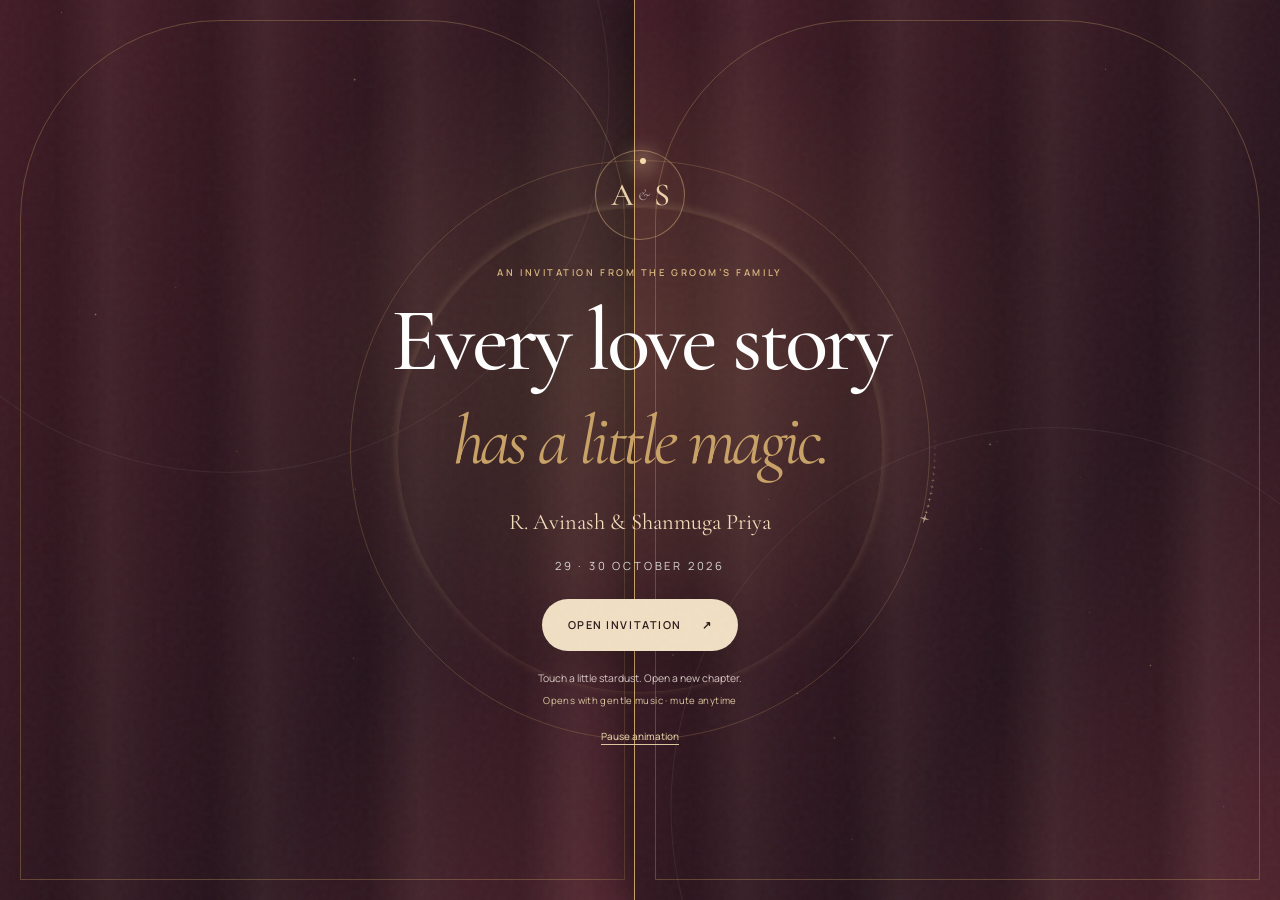
==== commit dac99ca2: "Add gentle section-based music with crossfades to public invitations" ====
--- a/avinash-public/index.html
+++ b/avinash-public/index.html
@@ -20,7 +20,7 @@
   <link rel="preconnect" href="https://fonts.gstatic.com" crossorigin>
   <link href="https://fonts.googleapis.com/css2?family=Cormorant+Garamond:ital,wght@0,400;0,500;0,600;1,400&family=Manrope:wght@300;400;500;600&display=swap" rel="stylesheet">
   <link rel="stylesheet" href="../style.css?v=family-2">
-  <link rel="stylesheet" href="../public.css?v=illustrated-1">
+  <link rel="stylesheet" href="../public.css?v=music-1">
 </head>
 <body class="public-invitation" data-side="groom">
   <a class="skip-link" href="#celebrate">Skip to wedding details</a>
@@ -42,6 +42,7 @@
       <p class="gate-date">29 · 30 October 2026</p>
       <button class="primary-btn" id="openInvitation" type="button">Open invitation <span aria-hidden="true">↗</span></button>
       <p class="interaction-hint">Touch a little stardust. Open a new chapter.</p>
+      <p class="music-note">Opens with gentle music · mute anytime</p>
       <button class="motion-toggle" id="motionToggle" type="button" aria-pressed="false">Pause animation</button>
     </div>
   </section>
@@ -168,12 +169,13 @@
     </button>
   </div>
   <button class="public-motion" id="publicMotion" type="button" aria-pressed="false" hidden>Pause animation</button>
+  <button class="music-toggle" id="musicToggle" type="button" aria-pressed="false" aria-label="Play gentle background music" hidden>♫ Play music</button>
   <dialog class="photo-viewer" id="photoViewer" aria-label="Illustration viewer">
     <button type="button" id="closePhoto" aria-label="Close illustration">✕</button>
     <img id="fullPhoto" alt="">
     <p id="photoCaption"></p>
   </dialog>
   <script src="../public.js?v=illustrated-1"></script>
+  <script src="../music.js?v=music-1"></script>
 </body>
 </html>
-
--- a/public.css
+++ b/public.css
@@ -57,6 +57,10 @@
 .couple-companion img{width:112px;height:112px;pointer-events:none;animation:public-sway 5s ease-in-out infinite}
 .dance-hint{display:block;position:absolute;bottom:2px;left:50%;transform:translateX(-50%);white-space:nowrap;font:500 9px/1.4 Manrope,sans-serif;color:#63402e;background:#fff4dc;border-radius:20px;padding:4px 8px;border:1px solid #c8a16677}
 .public-motion{position:fixed;z-index:56;right:max(16px,env(safe-area-inset-right));bottom:max(20px,env(safe-area-inset-bottom));min-height:44px;padding:10px 17px;border:1px solid #c5a67788;border-radius:40px;background:#28181dec;color:#f1dfbe;font:500 11px Manrope,sans-serif;backdrop-filter:blur(10px);cursor:pointer}
+.music-note{margin-top:7px;color:#dbc69e;font:400 .6rem/1.5 Manrope,sans-serif;letter-spacing:.04em}
+.music-toggle{position:fixed;z-index:56;right:max(16px,env(safe-area-inset-right));bottom:max(72px,calc(env(safe-area-inset-bottom) + 52px));min-height:44px;max-width:calc(100vw - 124px);padding:10px 17px;border:1px solid #c5a67799;border-radius:40px;background:#f6e6c9f2;color:#442630;font:600 11px/1.4 Manrope,sans-serif;box-shadow:0 4px 20px #160e1620;backdrop-filter:blur(10px);cursor:pointer}
+.music-toggle[aria-pressed="true"]{background:#f6e6c9f2}
+.music-toggle[data-state="off"]{background:#28181dec;color:#f1dfbe}
 .celebration-particles{position:fixed;inset:0;z-index:95;pointer-events:none;overflow:hidden}
 .celebration-particles span{position:absolute;left:var(--x);top:var(--y);color:var(--color,#e6c083);font-size:var(--size,15px);animation:public-burst var(--duration,1.6s) ease-out forwards}
 .photo-viewer{border:1px solid #d3ac7277;border-radius:12px;background:#27181d;padding:45px 15px 18px;width:min(92vw,1040px);max-height:92svh;color:#f5e7d1;overflow:auto;box-shadow:0 30px 100px #0007}
@@ -93,6 +97,7 @@
  .couple-companion img{width:86px;height:86px}
  .dance-hint{font-size:7px;padding:3px 5px}
  .public-motion{font-size:10px;padding:8px 13px}
+ .music-toggle{font-size:10px;padding:8px 13px}
  .public-invitation .finale{padding-bottom:135px}
 }
 @media(max-width:360px){.public-invitation .hero{padding-inline:22px}.public-invitation .hero h1{font-size:2.6rem}.public-invitation .date-line span{font-size:.46rem;padding:10px 9px}.public-invitation .gate h1{font-size:2.6rem}}
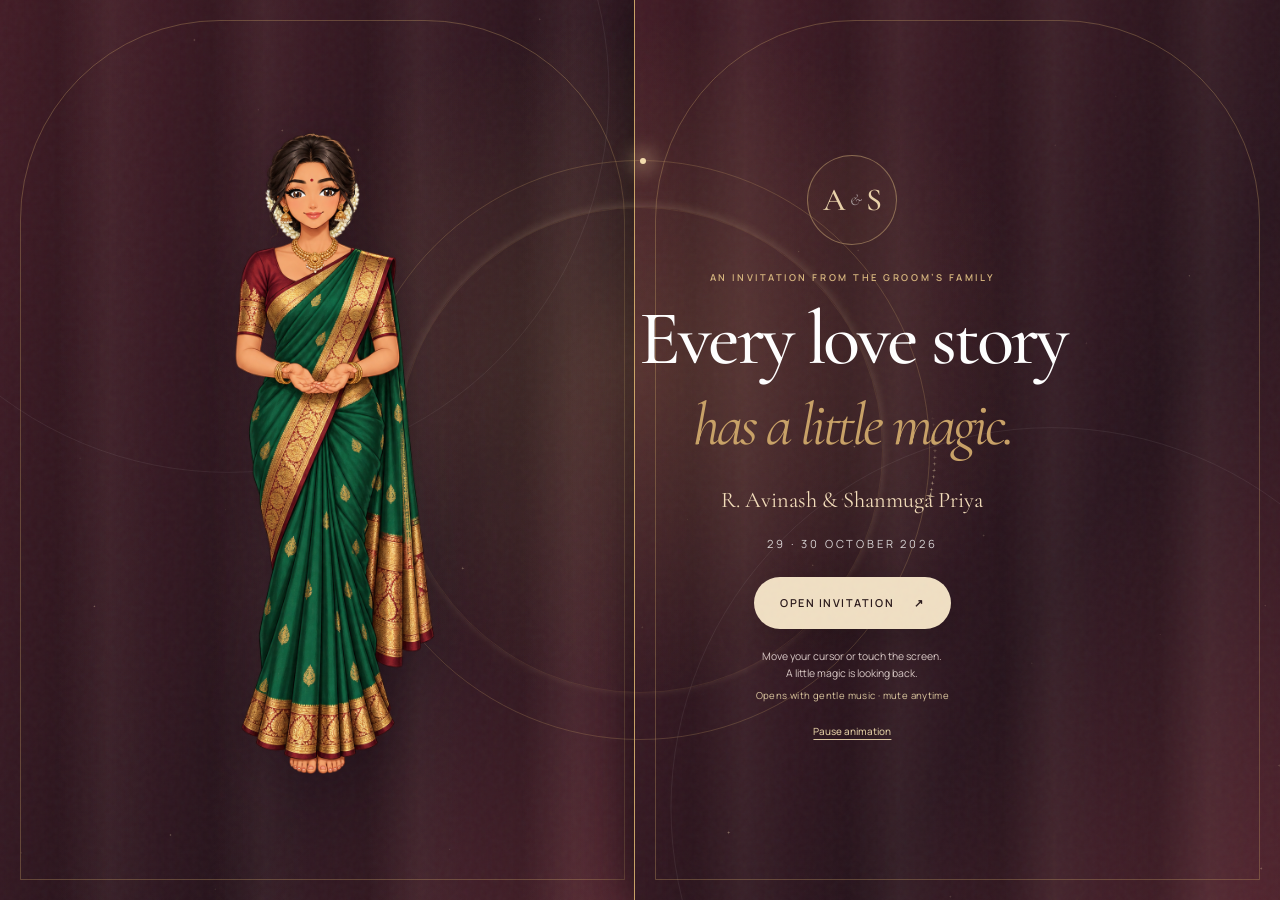
==== commit f7d0195d: "Add cursor-following anime character to public invitation openings" ====
--- a/avinash-public/index.html
+++ b/avinash-public/index.html
@@ -21,6 +21,8 @@
   <link href="https://fonts.googleapis.com/css2?family=Cormorant+Garamond:ital,wght@0,400;0,500;0,600;1,400&family=Manrope:wght@300;400;500;600&display=swap" rel="stylesheet">
   <link rel="stylesheet" href="../style.css?v=family-2">
   <link rel="stylesheet" href="../public.css?v=music-1">
+  <link rel="stylesheet" href="../opening-character.css?v=character-1">
+  <link rel="preload" as="image" type="image/webp" href="../assets/generated/opening-anime-bride.webp">
 </head>
 <body class="public-invitation" data-side="groom">
   <a class="skip-link" href="#celebrate">Skip to wedding details</a>
@@ -34,6 +36,43 @@
       <div class="gate-orbit"></div>
       <canvas id="openingSparkles"></canvas>
     </div>
+    <div class="gate-layout">
+      <div class="opening-character" id="openingCharacter" aria-hidden="true">
+        <svg viewBox="255 0 570 1536" xmlns="http://www.w3.org/2000/svg" focusable="false">
+          <defs>
+            <clipPath id="characterBodyClip"><path d="M0 245H439L456 265H545L554 245H1024V1536H0Z"/></clipPath>
+            <clipPath id="characterHeadClip"><path d="M0 0H1024V245H554L545 272H456L439 245H0Z"/></clipPath>
+            <clipPath id="characterEyeLeft"><path d="M443 155 Q459 139 481 157 Q463 168 443 155Z"/></clipPath>
+            <clipPath id="characterEyeRight"><path d="M514 154 Q533 135 553 150 Q535 164 514 154Z"/></clipPath>
+            <radialGradient id="characterIris"><stop stop-color="#a96936"/><stop offset=".55" stop-color="#79421f"/><stop offset="1" stop-color="#321b16"/></radialGradient>
+          </defs>
+          <g class="character-body">
+            <image href="../assets/generated/opening-anime-bride.webp" width="1024" height="1536" clip-path="url(#characterBodyClip)"/>
+            <g class="character-head">
+              <image href="../assets/generated/opening-anime-bride.webp" width="1024" height="1536" clip-path="url(#characterHeadClip)"/>
+              <rect data-character-face x="430" y="110" width="135" height="105" fill="transparent"/>
+              <g clip-path="url(#characterEyeLeft)">
+                <g class="character-eye" data-range-x="6" data-range-y="3">
+                  <ellipse cx="462" cy="155" rx="10" ry="12" fill="url(#characterIris)"/>
+                  <ellipse cx="462" cy="155" rx="4" ry="8" fill="#201315"/>
+                  <ellipse cx="459" cy="150" rx="2.4" ry="3" fill="#fff9ef"/>
+                  <circle cx="466" cy="159" r="1.1" fill="#f8deb4"/>
+                </g>
+                <path class="character-eyelid" d="M443 155 Q459 139 481 157 Q463 168 443 155Z"/>
+              </g>
+              <g clip-path="url(#characterEyeRight)">
+                <g class="character-eye" data-range-x="6" data-range-y="3">
+                  <ellipse cx="534" cy="151" rx="10" ry="12" fill="url(#characterIris)"/>
+                  <ellipse cx="534" cy="151" rx="4" ry="8" fill="#201315"/>
+                  <ellipse cx="531" cy="146" rx="2.4" ry="3" fill="#fff9ef"/>
+                  <circle cx="538" cy="155" r="1.1" fill="#f8deb4"/>
+                </g>
+                <path class="character-eyelid" d="M514 154 Q533 135 553 150 Q535 164 514 154Z"/>
+              </g>
+            </g>
+          </g>
+        </svg>
+      </div>
     <div class="gate-inner">
       <div class="monogram" aria-hidden="true"><span>A</span><i>&</i><span>S</span></div>
       <p class="eyebrow">An invitation from the groom’s family</p>
@@ -41,9 +80,10 @@
       <p class="gate-names">R. Avinash &amp; Shanmuga Priya</p>
       <p class="gate-date">29 · 30 October 2026</p>
       <button class="primary-btn" id="openInvitation" type="button">Open invitation <span aria-hidden="true">↗</span></button>
-      <p class="interaction-hint">Touch a little stardust. Open a new chapter.</p>
+      <p class="interaction-hint">Move your cursor or touch the screen.<br>A little magic is looking back.</p>
       <p class="music-note">Opens with gentle music · mute anytime</p>
       <button class="motion-toggle" id="motionToggle" type="button" aria-pressed="false">Pause animation</button>
+    </div>
     </div>
   </section>
 
@@ -175,6 +215,7 @@
     <img id="fullPhoto" alt="">
     <p id="photoCaption"></p>
   </dialog>
+  <script src="../opening-character.js?v=character-1"></script>
   <script src="../public.js?v=illustrated-1"></script>
   <script src="../music.js?v=music-1"></script>
 </body>
--- a/opening-character.css
+++ b/opening-character.css
@@ -0,0 +1,36 @@
+/* The anime host lives only inside the public opening cover. */
+.public-invitation .gate{overflow-y:auto}
+.gate-layout{position:relative;z-index:2;display:grid;grid-template-columns:minmax(190px,.65fr) minmax(0,1fr);align-items:center;gap:clamp(24px,5vw,72px);width:min(980px,100%);margin:auto}
+.gate-layout .gate-inner{width:100%;margin:0}
+.opening-character{width:100%;height:min(76svh,650px);display:grid;place-items:center;pointer-events:none;user-select:none;transition:opacity .4s ease,transform .65s ease}
+.opening-character svg{display:block;min-width:0;min-height:0;width:100%;height:100%;max-height:100%;overflow:visible;filter:drop-shadow(0 12px 30px #130b1266)}
+.character-body{transform-box:view-box;transform-origin:43% 96%;transform:translate(var(--character-body-x,0px),var(--character-body-y,0px)) rotate(var(--character-body-rotate,0deg))}
+.character-head{transform-box:view-box;transform-origin:43% 17.8%;transform:translate(var(--character-head-x,0px),var(--character-head-y,0px)) rotate(var(--character-head-rotate,0deg))}
+.character-eye{transform:translate(var(--pupil-x,0px),var(--pupil-y,0px))}
+.character-eyelid{fill:#eda576;opacity:0;animation:character-blink 6.7s infinite}
+.gate.hide .opening-character{opacity:0;transform:translateY(12px) scale(.97)}
+.public-invitation .gate-layout h1{font-size:clamp(2.7rem,6vw,5.2rem)}
+@keyframes character-blink{0%,43%,46%,100%{opacity:0}44%,45%{opacity:1}}
+@media(max-width:700px){
+ .gate-layout{grid-template-columns:1fr;gap:14px;width:min(460px,100%)}
+ .opening-character{height:clamp(175px,27svh,250px)}
+ .gate-layout .monogram{width:48px;height:48px;margin:0 auto 12px;font-size:1.2rem}
+ .public-invitation .gate-layout h1{font-size:clamp(2.1rem,8.8vw,3.1rem);line-height:1.04}
+ .public-invitation .gate-layout .eyebrow{font-size:.52rem;letter-spacing:.19em}
+ .gate-layout .gate-names{margin-top:14px;font-size:1.06rem}
+ .gate-layout .gate-date{margin:12px 0 18px}
+ .gate-layout .interaction-hint{margin-top:12px}
+ .gate-layout .music-note{margin-top:4px}
+}
+@media(max-height:650px){
+ .opening-character{height:min(70svh,420px)}
+ .gate-layout .monogram{width:42px;height:42px;margin-bottom:10px}
+}
+@media(max-width:700px) and (max-height:650px){
+ .opening-character{height:150px}
+ .gate-layout{gap:8px}
+ .gate-layout .monogram{display:none}
+ .public-invitation .gate-layout h1{font-size:2rem}
+}
+.motion-paused .character-eyelid{opacity:0!important;animation:none!important}
+@media(prefers-reduced-motion:reduce){.character-eyelid{opacity:0;animation:none}.opening-character{transition:none}}
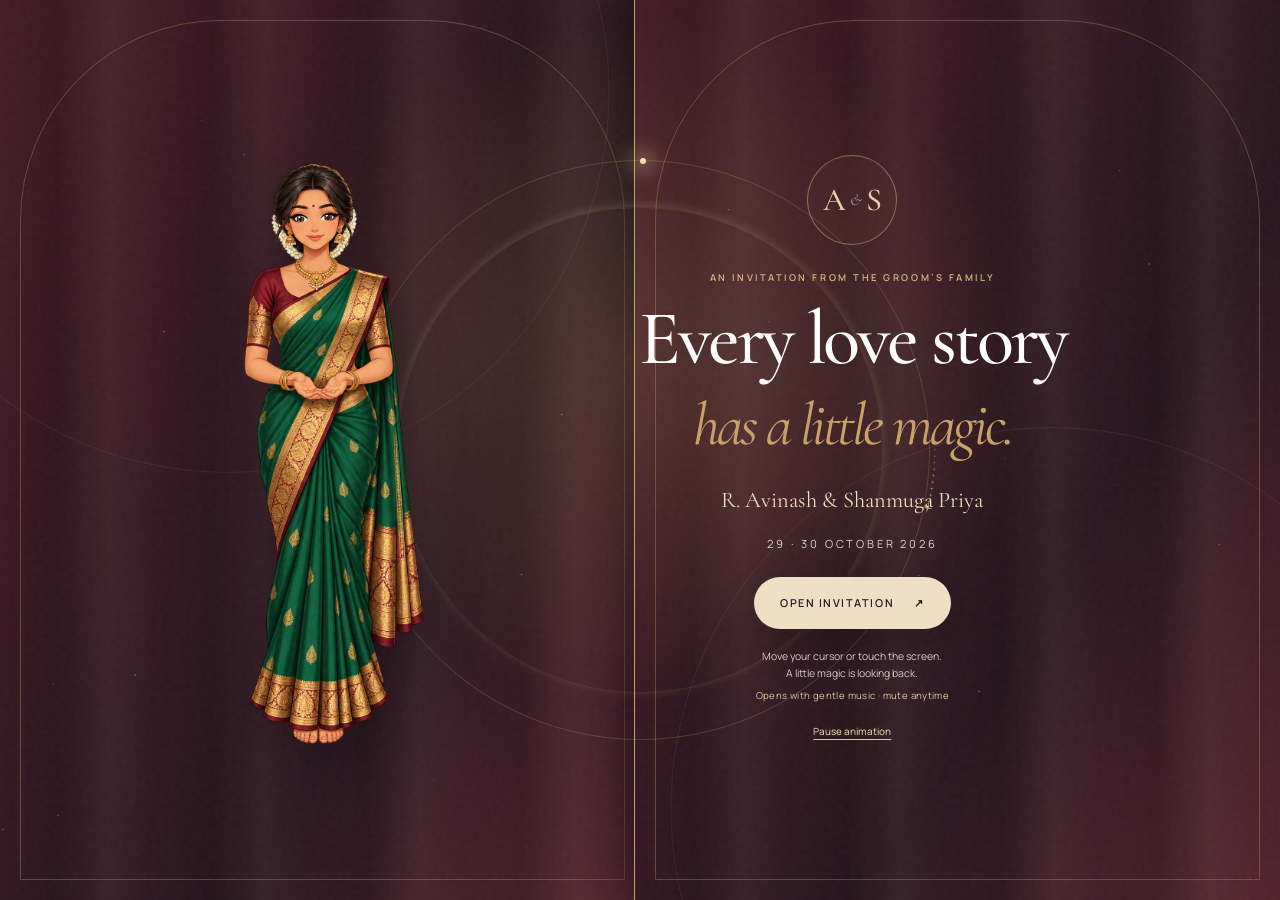
==== commit 54a59f0f: "Keep the opening anime character whole during cursor movement" ====
--- a/avinash-public/index.html
+++ b/avinash-public/index.html
@@ -21,7 +21,7 @@
   <link href="https://fonts.googleapis.com/css2?family=Cormorant+Garamond:ital,wght@0,400;0,500;0,600;1,400&family=Manrope:wght@300;400;500;600&display=swap" rel="stylesheet">
   <link rel="stylesheet" href="../style.css?v=family-2">
   <link rel="stylesheet" href="../public.css?v=music-1">
-  <link rel="stylesheet" href="../opening-character.css?v=character-1">
+  <link rel="stylesheet" href="../opening-character.css?v=character-2">
   <link rel="preload" as="image" type="image/webp" href="../assets/generated/opening-anime-bride.webp">
 </head>
 <body class="public-invitation" data-side="groom">
@@ -38,18 +38,15 @@
     </div>
     <div class="gate-layout">
       <div class="opening-character" id="openingCharacter" aria-hidden="true">
-        <svg viewBox="255 0 570 1536" xmlns="http://www.w3.org/2000/svg" focusable="false">
+        <svg viewBox="210 -80 660 1696" xmlns="http://www.w3.org/2000/svg" focusable="false">
           <defs>
-            <clipPath id="characterBodyClip"><path d="M0 245H439L456 265H545L554 245H1024V1536H0Z"/></clipPath>
-            <clipPath id="characterHeadClip"><path d="M0 0H1024V245H554L545 272H456L439 245H0Z"/></clipPath>
             <clipPath id="characterEyeLeft"><path d="M443 155 Q459 139 481 157 Q463 168 443 155Z"/></clipPath>
             <clipPath id="characterEyeRight"><path d="M514 154 Q533 135 553 150 Q535 164 514 154Z"/></clipPath>
             <radialGradient id="characterIris"><stop stop-color="#a96936"/><stop offset=".55" stop-color="#79421f"/><stop offset="1" stop-color="#321b16"/></radialGradient>
           </defs>
           <g class="character-body">
-            <image href="../assets/generated/opening-anime-bride.webp" width="1024" height="1536" clip-path="url(#characterBodyClip)"/>
-            <g class="character-head">
-              <image href="../assets/generated/opening-anime-bride.webp" width="1024" height="1536" clip-path="url(#characterHeadClip)"/>
+            <image href="../assets/generated/opening-anime-bride.webp" width="1024" height="1536"/>
+            <g class="character-face">
               <rect data-character-face x="430" y="110" width="135" height="105" fill="transparent"/>
               <g clip-path="url(#characterEyeLeft)">
                 <g class="character-eye" data-range-x="6" data-range-y="3">
@@ -215,7 +212,7 @@
     <img id="fullPhoto" alt="">
     <p id="photoCaption"></p>
   </dialog>
-  <script src="../opening-character.js?v=character-1"></script>
+  <script src="../opening-character.js?v=character-2"></script>
   <script src="../public.js?v=illustrated-1"></script>
   <script src="../music.js?v=music-1"></script>
 </body>
--- a/opening-character.css
+++ b/opening-character.css
@@ -4,8 +4,8 @@
 .gate-layout .gate-inner{width:100%;margin:0}
 .opening-character{width:100%;height:min(76svh,650px);display:grid;place-items:center;pointer-events:none;user-select:none;transition:opacity .4s ease,transform .65s ease}
 .opening-character svg{display:block;min-width:0;min-height:0;width:100%;height:100%;max-height:100%;overflow:visible;filter:drop-shadow(0 12px 30px #130b1266)}
-.character-body{transform-box:view-box;transform-origin:43% 96%;transform:translate(var(--character-body-x,0px),var(--character-body-y,0px)) rotate(var(--character-body-rotate,0deg))}
-.character-head{transform-box:view-box;transform-origin:43% 17.8%;transform:translate(var(--character-head-x,0px),var(--character-head-y,0px)) rotate(var(--character-head-rotate,0deg))}
+/* Keep the artwork continuous: only pupils are separate moving pieces. */
+.character-body{transform-box:view-box;transform-origin:43.5% 92%;transform:translate(var(--character-body-x,0px),var(--character-body-y,0px)) rotate(var(--character-body-rotate,0deg))}
 .character-eye{transform:translate(var(--pupil-x,0px),var(--pupil-y,0px))}
 .character-eyelid{fill:#eda576;opacity:0;animation:character-blink 6.7s infinite}
 .gate.hide .opening-character{opacity:0;transform:translateY(12px) scale(.97)}
